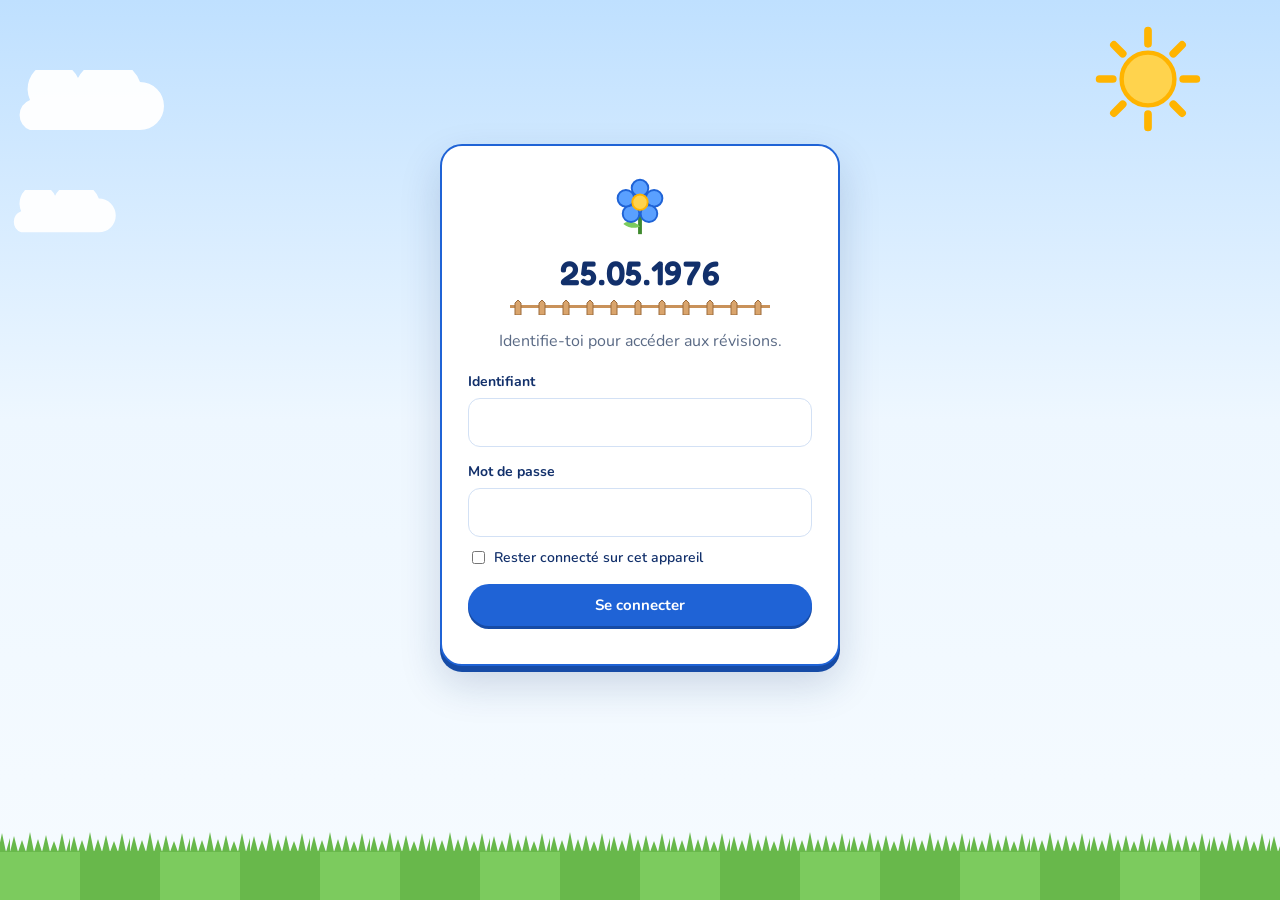
==== revisions.html @ dfa0b6c7 "Sticker « Nous y est » au début du QCM Co-Authored-By: Claude Opus 5.5 <noreply@anthropic.com> Claud" ====
<!DOCTYPE html>
<html lang="fr">
<head>
<meta charset="utf-8">
<meta http-equiv="Cache-Control" content="no-cache, no-store, must-revalidate">
<meta http-equiv="Pragma" content="no-cache">
<meta http-equiv="Expires" content="0">
<meta name="viewport" content="width=device-width, initial-scale=1">
<title>25.05.1976 — Révisions</title>
<script>try{var a=JSON.parse(localStorage.getItem("auth")||"null");if(!(a&&a.ok&&(a.rem||Date.now()-a.t<432e5)))location.replace("index.html"+location.hash)}catch(e){location.replace("index.html"+location.hash)}</script>
<link rel="preconnect" href="https://fonts.googleapis.com">
<link href="https://fonts.googleapis.com/css2?family=Fredoka:wght@500;600&family=Nunito:wght@400;600;700;800&family=Lora:ital@0;1&display=swap" rel="stylesheet">
<link rel="stylesheet" href="style.css?v=202611181559">
</head>
<body>
<svg width="0" height="0" style="position:absolute">
  <defs>
    <symbol id="sun" viewBox="0 0 100 100"><g stroke="#ffb400" stroke-width="7" stroke-linecap="round"><path d="M50 6v12M50 82v12M6 50h12M82 50h12M19 19l8 8M73 73l8 8M81 19l-8 8M27 73l-8 8"/></g><circle cx="50" cy="50" r="24" fill="#ffd34d" stroke="#ffb400" stroke-width="4"/></symbol>
    <symbol id="leaf" viewBox="0 0 100 100"><path d="M18 82C14 40 44 14 86 14c2 42-24 72-68 68z" fill="#7ccb5e" stroke="#3f8a2e" stroke-width="5" stroke-linejoin="round"/><path d="M22 78C40 58 56 44 74 28" stroke="#3f8a2e" stroke-width="5" fill="none" stroke-linecap="round"/></symbol>
    <symbol id="book" viewBox="0 0 100 100"><path d="M50 24C38 16 22 16 12 20v58c10-4 26-4 38 4 12-8 28-8 38-4V20c-10-4-26-4-38 4z" fill="#e6f0ff" stroke="#1f63d6" stroke-width="5" stroke-linejoin="round"/><path d="M50 24v58" stroke="#1f63d6" stroke-width="5"/></symbol>
    <symbol id="flower" viewBox="0 0 100 100"><path d="M50 60v34" stroke="#3f8a2e" stroke-width="6"/><path d="M50 82c-10-10-22-8-26-4 8 6 18 8 26 4z" fill="#7ccb5e"/><g fill="#5aa0ff" stroke="#1f63d6" stroke-width="3"><circle cx="50" cy="22" r="13"/><circle cx="72" cy="38" r="13"/><circle cx="64" cy="62" r="13"/><circle cx="36" cy="62" r="13"/><circle cx="28" cy="38" r="13"/></g><circle cx="50" cy="44" r="12" fill="#ffd34d" stroke="#ffb400" stroke-width="3"/></symbol>
    <symbol id="seed" viewBox="0 0 20 20"><ellipse cx="10" cy="11" rx="5.5" ry="7.5" fill="#c9925a" stroke="#9c6a3a" stroke-width="1.5" transform="rotate(20 10 11)"/><path d="M10 4c2-3 5-3 6-2-1 3-4 4-6 2z" fill="#7ccb5e"/></symbol>
  </defs>
</svg>

<header><div class="wrap">
  <div class="brand"><svg class="sunicon"><use href="#sun"/></svg><div><small>25.05.1976 · Philosophie</small>La nature et la justice</div></div>
  <nav id="nav">
    <a href="#accueil" data-v="accueil">Accueil</a>
    <a href="#qcm" data-v="qcm">QCM</a>
    <a href="#etudes" data-v="etudes">Études de texte</a>
    <a href="#trous" data-v="trous">Textes à trous</a>
    <a href="#jardin" data-v="jardin">Cartes mentales</a>
    <a href="#flash" data-v="flash">Flashcards</a>
    <a href="#mots" data-v="mots">Mots mêlés</a>
    <a href="#bac" data-v="bac">Sujets de bac</a>
    <a href="#direct" data-v="direct">Jouer entre amis</a>
    <a href="#mes-notes" data-v="mes-notes">Mes notes</a>
    <a href="#" class="out" onclick="logout();return false">Déconnexion</a>
  </nav>
</div></header>

<main class="wrap">

<section id="v-accueil">
  <div class="hero">
    <svg><use href="#flower"/></svg>
    <div><h1>Prêt pour samedi ?</h1><div class="rule"></div></div>
  </div>
  <p>Vérifie que tu maîtrises les notions de <b>nature</b> et de <b>justice</b> : un QCM à points négatifs qui mélange le cours et la vidéo des Bons Profs, puis quatre études de texte de dix questions, avec indices et correction notée.</p>
  <div class="card">
    <h3 style="margin-top:0">Ton prénom (ou pseudo)</h3>
    <p class="note" style="margin-top:0">Il apparaît dans le récapitulatif de tes notes envoyé à Kendji.</p>
    <div class="row"><input type="text" id="pseudo" maxlength="40" placeholder="Ex. : Léa, terminale 3" style="max-width:340px"><span id="pseudoOk" class="note"></span></div>
  </div>
  <div class="grid2">
    <a class="tile" href="#qcm"><svg class="ic"><use href="#sun"/></svg><b>QCM progressif — 43 questions</b><p class="mut" style="margin:6px 0 0">3 niveaux, de facile à difficile, nature et justice. +1 bonne réponse, −0,5 erreur, 0 si tu passes. Note sur 20.</p></a>
    <a class="tile" href="#etudes"><svg class="ic"><use href="#book"/></svg><b>4 études de texte</b><p class="mut" style="margin:6px 0 0">Pascal, Rousseau (×2), Montesquieu. 10 questions chacune, avec indices et reformulations.</p></a>
    <a class="tile" href="#trous"><svg class="ic"><use href="#seed"/></svg><b>7 textes à trous</b><p class="mut" style="margin:6px 0 0">Complète le cours avec la banque de mots. Points négatifs en cas d'erreur.</p></a>
    <a class="tile" href="#jardin"><svg class="ic"><use href="#flower"/></svg><b>Le jardin des idées</b><p class="mut" style="margin:6px 0 0">4 cartes mentales à faire fleurir, en jeu chronométré.</p></a>
    <a class="tile" href="#flash"><svg class="ic"><use href="#leaf"/></svg><b>30 flashcards</b><p class="mut" style="margin:6px 0 0">Définitions, auteurs et thèses à retourner, avec suivi de ce que tu connais.</p></a>
    <a class="tile" href="#mots"><svg class="ic"><use href="#seed"/></svg><b>Mots mêlés</b><p class="mut" style="margin:6px 0 0">14 mots cachés, chacun expliqué en lien avec la nature et la justice.</p></a>
    <a class="tile" href="#bac"><svg class="ic"><use href="#book"/></svg><b>Sujets de bac corrigés</b><p class="mut" style="margin:6px 0 0">3 sujets avec correction détaillée et moyens mnémotechniques.</p></a>
    <a class="tile" href="#direct"><svg class="ic"><use href="#sun"/></svg><b>Jouer entre amis</b><p class="mut" style="margin:6px 0 0">Invite tes amis par lien : quiz en coop ou en individuel, avec classement.</p></a>
  </div>
  <div class="card" id="saveInfo"></div>
</section>

<section id="v-qcm" class="hide">
  <h1>QCM : la nature et la justice</h1>
  <div class="rule"></div>
  <p class="mut">43 questions en 3 niveaux de difficulté : le cours sur la nature et la justice, et la vidéo des Bons Profs (marquée 📺). Chaque niveau se débloque quand le précédent est terminé. Barème : <b>+1</b> par bonne réponse, <b>−0,5</b> par erreur, <b>0</b> si tu choisis « Je ne sais pas ». Ton total est ramené sur 20.</p>
  <p class="note">La vidéo : <a href="https://www.youtube.com/watch?v=zZVCdOawe2E" target="_blank" rel="noopener">La nature — Philosophie — Terminale (Les Bons Profs)</a></p>
  <div class="scorebar"><div><span class="note">Note</span><div class="big" id="qScore">0 / 20</div></div><div class="bar"><i id="qBar"></i></div><div class="note" id="qProg"></div><button class="btn alt sm" id="qReset">Recommencer</button></div>
  <div id="qList"></div>
  <div id="qEnd" class="card hide"></div>
</section>

<section id="v-etudes" class="hide">
  <h1>Études de texte</h1>
  <div class="rule"></div>
  <p class="mut">Lis le texte, rédige tes réponses aux 10 questions, puis clique sur « Corriger ». Chaque question vaut 5 points, répartis entre les éléments attendus ; le total est ramené sur 20. Les indices ne retirent pas de points : sers-t'en.</p>
  <div class="grid2" id="eTiles"></div>
  <div id="eBody"></div>
</section>

<section id="v-trous" class="hide">
  <h1>Textes à trous</h1>
  <div class="rule"></div>
  <p class="mut">7 textes de cours à compléter avec la banque de mots. Attention aux pièges : <b>+1</b> par bonne réponse, <b>−0,5</b> par erreur, <b>0</b> si tu laisses vide. Note sur 20.</p>
  <div class="grid2" id="tTiles"></div>
  <div id="tBody"></div>
</section>

<section id="v-jardin" class="hide">
  <h1>Le jardin des idées</h1>
  <div class="rule"></div>
  <p class="mut">Complète les cartes mentales en plantant la bonne graine dans chaque bourgeon, avant le coucher du soleil. Une erreur te coûte une goutte d'eau et un demi-point.</p>
  <div class="grid2" id="jTiles"></div>
  <div id="jBody"></div>
</section>

<section id="v-flash" class="hide">
  <h1>Flashcards</h1>
  <div class="rule"></div>
  <p class="mut">30 cartes pour mémoriser définitions, auteurs et thèses. Touche une carte pour la retourner, puis indique si tu savais la réponse : les cartes « à revoir » reviennent jusqu'à ce que tu les connaisses.</p>
  <div id="fBody"></div>
</section>

<section id="v-mots" class="hide">
  <h1>Mots mêlés</h1>
  <div class="rule"></div>
  <p class="mut">Retrouve les 14 mots cachés. Pour chaque mot trouvé, une explication montre son lien avec la nature et la justice.</p>
  <div id="mBody"></div>
</section>

<section id="v-bac" class="hide">
  <h1>Sujets de bac corrigés</h1>
  <div class="rule"></div>
  <p class="mut">3 sujets type bac (2 dissertations, 1 explication de texte) avec une correction détaillée, puis des moyens mnémotechniques pour retenir les concepts.</p>
  <div id="bBody"></div>
</section>

<section id="v-direct" class="hide">
  <h1>Jouer entre amis</h1>
  <div class="rule"></div>
  <p class="mut">Crée un salon, invite tes amis avec un lien, et répondez ensemble aux questions, chacun sur son téléphone : en <b>coop</b> (une seule équipe) ou en <b>individuel</b> (avec classement).</p>
  <div id="lBody"></div>
</section>

<section id="v-mes-notes" class="hide">
  <h1>Mes notes</h1>
  <div class="rule"></div>
  <div id="myNotes"></div>
</section>


</main>
<script src="data.js?v=202611181559"></script>
<script src="data2.js?v=202611181559"></script>
<script src="data3.js?v=202611181559"></script>
<script src="app.js?v=202611181559"></script>
<script src="trous.js?v=202611181559"></script>
<script src="jardin.js?v=202611181559"></script>
<script src="live.js?v=202611181559"></script>
<script src="flash.js?v=202611181559"></script>
<script src="mots.js?v=202611181559"></script>
<script src="bac.js?v=202611181559"></script>
</body>
</html>
---- style.css ----
/* Thème « jardin » : ciel bleu, pelouse, clôture — 25.05.1976 */
:root{
  --sky1:#bfe0ff; --sky2:#eef7ff; --blue:#1f63d6; --blue-d:#164ba6; --blue-l:#e6f0ff; --navy:#12306b;
  --sun:#ffc634; --sun-l:#fff6d6; --grass1:#7ccb5e; --grass2:#68b84b; --grass-d:#3f8a2e; --wood:#c9925a; --wood-d:#9c6a3a;
  --ink:#1b2840; --mut:#5a6a85; --line:#d3e1f5; --ok:#2e8a3e; --ok-l:#e5f6e7; --ko:#c43d3d; --ko-l:#fdeaea;
}
*{box-sizing:border-box}
html,body{margin:0}
body{min-height:100vh;color:var(--ink);font:16px/1.55 "Nunito",system-ui,sans-serif;
  background:linear-gradient(180deg,var(--sky1) 0,var(--sky2) 420px,#f6fbff 100%) fixed;padding-bottom:90px;position:relative}
/* pelouse en bas de page */
body::after{content:"";position:fixed;left:0;right:0;bottom:0;height:70px;z-index:0;pointer-events:none;
  background:
   url("data:image/svg+xml,%3Csvg xmlns='http://www.w3.org/2000/svg' width='60' height='22' viewBox='0 0 60 22'%3E%3Cpath d='M0 22 L4 6 L8 22 L12 10 L16 22 L20 2 L24 22 L28 9 L32 22 L36 5 L40 22 L44 11 L48 22 L52 3 L56 22 L60 8 L60 22Z' fill='%2368b84b'/%3E%3C/svg%3E") repeat-x top/60px 22px,
   repeating-linear-gradient(90deg,var(--grass1) 0 80px,var(--grass2) 80px 160px) 0 21px/100% 100% no-repeat}
.wrap{max-width:900px;margin:0 auto;padding:0 18px;position:relative;z-index:1}
h1,h2,h3{font-family:"Fredoka","Nunito",sans-serif;color:var(--navy);line-height:1.2;font-weight:600}
h1{font-size:32px;margin:26px 0 4px}
h2{font-size:24px;margin:24px 0 8px}
h3{font-size:19px;margin:16px 0 6px}
.mut{color:var(--mut)} .note{font-size:14px;color:var(--mut)}
.hide{display:none!important}

/* en-tête */
header{background:linear-gradient(180deg,var(--blue) 0,var(--blue-d) 100%);color:#fff;position:relative;z-index:2;box-shadow:0 4px 0 var(--grass-d)}
header::after{content:"";position:absolute;left:0;right:0;bottom:-14px;height:14px;
  background:url("data:image/svg+xml,%3Csvg xmlns='http://www.w3.org/2000/svg' width='40' height='14'%3E%3Cpath d='M0 0 H40 V2 L36 12 L32 2 L28 14 L24 2 L20 10 L16 2 L12 13 L8 2 L4 11 L0 2Z' fill='%2368b84b'/%3E%3C/svg%3E") repeat-x;}
header .wrap{display:flex;align-items:center;justify-content:space-between;gap:12px;padding-top:12px;padding-bottom:12px;flex-wrap:wrap}
.brand{display:flex;align-items:center;gap:10px;font-family:"Fredoka",sans-serif;font-weight:600;font-size:21px}
.brand small{display:block;font:600 11.5px "Nunito";letter-spacing:.1em;text-transform:uppercase;color:var(--sun)}
.sunicon{width:38px;height:38px;flex:none}
nav{display:flex;gap:4px;flex-wrap:wrap}
nav a{color:#fff;text-decoration:none;padding:7px 13px;border-radius:99px;font-weight:700;font-size:14px;opacity:.9}
nav a:hover{background:rgba(255,255,255,.15);opacity:1}
nav a.on{background:#fff;color:var(--blue-d);opacity:1}
nav a.out{border:1.5px solid rgba(255,255,255,.5)}

/* clôture sous les titres */
.rule{height:16px;margin:4px 0 16px;background:url("data:image/svg+xml,%3Csvg xmlns='http://www.w3.org/2000/svg' width='24' height='16'%3E%3Crect x='0' y='6' width='24' height='3' fill='%23c9925a'/%3E%3Cpath d='M5 16 V4 L8 1 L11 4 V16Z' fill='%23d9a46c' stroke='%239c6a3a' stroke-width='1'/%3E%3C/svg%3E") repeat-x;max-width:260px}

.card{background:#fff;border:1px solid var(--line);border-radius:16px;padding:18px;margin:14px 0;box-shadow:0 3px 0 rgba(31,99,214,.08)}
.badge{display:inline-flex;align-items:center;justify-content:center;width:30px;height:30px;border-radius:50%;background:var(--blue);color:#fff;font:700 14px "Nunito";margin-right:10px;flex:none;box-shadow:0 2px 0 var(--blue-d)}
.qhead{display:flex;align-items:flex-start;gap:2px;font-weight:700}
.tag{display:inline-block;font-size:11.5px;font-weight:700;padding:1px 8px;border-radius:99px;background:var(--sun-l);color:#8a6100;border:1px solid #f1d27a;margin-left:6px;vertical-align:2px}
.opts{display:grid;gap:8px;margin-top:12px}
.opt{text-align:left;border:1.5px solid var(--line);background:#fbfdff;border-radius:12px;padding:11px 13px;font:inherit;cursor:pointer;color:var(--ink);transition:.12s}
.opt:hover:not(:disabled){border-color:var(--blue);background:var(--blue-l);transform:translateY(-1px)}
.opt.ok{border-color:var(--ok);background:var(--ok-l)}
.opt.ko{border-color:var(--ko);background:var(--ko-l)}
.opt.skip{color:var(--mut);font-style:italic}
.opt:disabled{cursor:default}
.expl{margin-top:10px;padding:10px 13px;border-left:4px solid var(--sun);background:var(--sun-l);border-radius:0 10px 10px 0;font-size:14.5px}
.btn{display:inline-block;border:none;background:var(--blue);color:#fff;border-radius:99px;padding:11px 20px;font:700 15px "Nunito";cursor:pointer;text-decoration:none;box-shadow:0 3px 0 var(--blue-d);transition:.12s}
.btn:hover{transform:translateY(-1px)} .btn:active{transform:translateY(2px);box-shadow:0 1px 0 var(--blue-d)}
.btn.alt{background:#fff;color:var(--blue-d);border:1.5px solid var(--blue);box-shadow:0 3px 0 var(--line)}
.btn.sm{padding:7px 13px;font-size:13.5px}
.btn.green{background:var(--grass-d);box-shadow:0 3px 0 #2b6420}
.row{display:flex;gap:10px;flex-wrap:wrap;align-items:center}
.scorebar{position:sticky;top:8px;z-index:5;background:#fff;border:2px solid var(--blue);border-radius:16px;padding:10px 16px;margin-top:14px;display:flex;justify-content:space-between;align-items:center;gap:10px;flex-wrap:wrap;box-shadow:0 4px 0 var(--blue-l)}
.big{font:600 24px "Fredoka",sans-serif;color:var(--navy)}
.bar{height:8px;background:var(--blue-l);border-radius:99px;overflow:hidden;min-width:140px;flex:1;max-width:260px}
.bar i{display:block;height:100%;background:linear-gradient(90deg,var(--grass1),var(--grass-d));width:0;transition:width .3s}
input[type=text],input[type=password],textarea{width:100%;border:1.5px solid var(--line);border-radius:12px;padding:11px 13px;font:inherit;background:#fff;color:var(--ink)}
textarea{min-height:110px;resize:vertical}
input:focus,textarea:focus{outline:3px solid var(--blue-l);border-color:var(--blue)}
.texte{font-family:"Lora",Georgia,serif;font-size:17px;line-height:1.75;background:#fffdf6;border:1px solid #eadfbf;border-left:5px solid var(--wood);border-radius:0 16px 16px 0;padding:18px 22px;white-space:pre-line}
.src{font-size:13.5px;color:var(--mut);margin-top:6px;font-style:italic}
.help{margin-top:8px;padding:9px 13px;background:var(--blue-l);border-radius:10px;font-size:14.5px}
.elts{list-style:none;padding:0;margin:8px 0 0}
.elts li{padding:3px 0;font-size:14.5px}
.elts .y{color:var(--ok)} .elts .n{color:var(--ko)}
.model{margin-top:8px;padding:10px 13px;border-left:4px solid var(--sun);background:var(--sun-l);border-radius:0 10px 10px 0;font-size:14.5px}
.grid2{display:grid;grid-template-columns:repeat(auto-fit,minmax(250px,1fr));gap:14px}
.tile{background:#fff;border:1.5px solid var(--line);border-radius:16px;padding:16px 16px 16px 66px;cursor:pointer;text-decoration:none;color:inherit;display:block;position:relative;transition:.12s;box-shadow:0 3px 0 rgba(31,99,214,.08)}
.tile:hover{border-color:var(--blue);transform:translateY(-2px)}
.tile b{font-family:"Fredoka",sans-serif;font-weight:600;color:var(--navy);font-size:18px}
.tile .ic{position:absolute;left:14px;top:16px;width:38px;height:38px}
table{width:100%;border-collapse:collapse;font-size:14px;background:#fff}
th,td{border-bottom:1px solid var(--line);padding:8px;text-align:left;vertical-align:top}
th{color:var(--blue-d);font-weight:800;font-size:12.5px;text-transform:uppercase;letter-spacing:.04em}
.code{font-family:ui-monospace,Menlo,monospace;font-size:12.5px;word-break:break-all;background:var(--blue-l);border-radius:10px;padding:8px 10px}
.pill{display:inline-block;padding:2px 10px;border-radius:99px;font-size:12.5px;font-weight:700;background:var(--ok-l);color:var(--ok)}
.hero{display:flex;gap:18px;align-items:center}
.hero svg{flex:none;width:110px;height:110px}

/* page de connexion */
.login-page{display:flex;align-items:center;justify-content:center;min-height:calc(100vh - 90px);padding:20px}
.login-card{width:100%;max-width:400px;background:#fff;border-radius:22px;padding:28px 26px;border:2px solid var(--blue);box-shadow:0 6px 0 var(--blue-d),0 18px 40px rgba(18,48,107,.18);position:relative;z-index:1}
.login-card .title{font:600 34px "Fredoka",sans-serif;color:var(--navy);text-align:center;margin:6px 0 0;letter-spacing:.02em}
.login-card label{font-weight:700;font-size:14px;color:var(--navy)}
.floatsun{position:fixed;top:24px;right:6%;width:110px;height:110px;z-index:0;animation:spin 40s linear infinite}
.cloud{position:fixed;z-index:0;opacity:.95}
@keyframes spin{to{transform:rotate(360deg)}}
@keyframes drift{from{transform:translateX(-10vw)}to{transform:translateX(110vw)}}
@media (max-width:560px){h1{font-size:26px}.texte{font-size:16px;padding:14px}.hero svg{width:70px;height:70px}.floatsun{width:70px;height:70px}.tile{padding-left:60px}}

/* ===== Textes à trous ===== */
.bank{display:flex;flex-wrap:wrap;gap:6px}
.chip{background:var(--blue-l);color:var(--blue-d);border-radius:99px;padding:3px 11px;font-size:14px;font-weight:700}
.texte.trou{line-height:2.3}
select.hole,select.sel{font:inherit;font-size:15px;border:1.5px dashed var(--blue);border-radius:10px;padding:3px 6px;background:#fff;color:var(--blue-d);max-width:100%}
select.sel{width:100%;border-style:solid;margin:4px 0 8px;padding:9px}
select.hole.ok{border:2px solid var(--ok);background:var(--ok-l);color:var(--ok)}
select.hole.ko{border:2px solid var(--ko);background:var(--ko-l);color:var(--ko);text-decoration:line-through}
select.hole.empty{border:2px solid #b9c3d6;background:#f2f4f8}
.fix{display:inline-block;margin:0 4px;padding:0 8px;border-radius:8px;background:var(--ok-l);color:var(--ok);font-weight:700;font-family:"Nunito",sans-serif;font-size:14px}

/* ===== Le jardin des idées ===== */
.game{position:relative;border-radius:22px;overflow:hidden;overflow:clip;border:2px solid var(--grass-d);padding:0 14px 0;--dusk:0;
  background:linear-gradient(180deg,hsl(212,90%,calc(82% - var(--dusk)*30%)) 0,hsl(200,80%,calc(93% - var(--dusk)*20%)) 170px,#e9f7df 170px,#dff2d0 100%)}
.game::before{content:"";position:absolute;inset:0;background:rgba(255,120,40,calc(var(--dusk)*.25));pointer-events:none;z-index:3;transition:background 1s}
.sky{position:relative;height:70px}
.track{position:absolute;left:30px;right:70px;top:6px;height:60px}
.gsun{position:absolute;width:46px;height:46px;transform:translate(-50%,0);transition:left 1s linear,top 1s linear}
.gsun svg{width:100%;height:100%;animation:spin 18s linear infinite}
.cl{position:absolute;background:#fff;border-radius:40px;height:22px;opacity:.9}
.cl::before,.cl::after{content:"";position:absolute;background:#fff;border-radius:50%}
.cl::before{width:28px;height:28px;top:-14px;left:12px}.cl::after{width:20px;height:20px;top:-9px;left:34px}
.c1{width:80px;top:30px;animation:drift 50s linear infinite}.c2{width:60px;top:12px;animation:drift 70s linear infinite;animation-delay:-30s}
.hud{display:flex;justify-content:space-between;align-items:flex-end;gap:10px;background:rgba(255,255,255,.85);border-radius:14px;padding:6px 14px;position:relative;z-index:2;flex-wrap:wrap}
.hud .big{font-size:22px}.hurry{color:var(--ko);animation:pulse .6s infinite alternate}
@keyframes pulse{to{transform:scale(1.15)}}
.lives{display:flex;gap:3px}.lv svg{width:20px;height:25px;display:block}
.lv.lost{opacity:.18;filter:grayscale(1)}.lv.falling{animation:fall .45s ease-in forwards}
@keyframes fall{to{transform:translateY(30px) scale(.4);opacity:0}}
.center{display:flex;justify-content:center;margin:14px 0 4px;position:relative;z-index:1}
.core{display:flex;align-items:center;gap:8px;background:#fff;border:3px solid var(--blue);border-radius:99px;padding:6px 18px 6px 8px;font:600 18px "Fredoka",sans-serif;color:var(--navy);box-shadow:0 4px 0 var(--blue-d);animation:breathe 3s ease-in-out infinite}
.core svg{width:44px;height:44px}
@keyframes breathe{50%{transform:scale(1.04)}}
.beds{display:grid;grid-template-columns:repeat(auto-fit,minmax(185px,1fr));gap:12px;position:relative;z-index:1;margin-top:10px}
.beds::before{content:"";position:absolute;left:50%;top:-14px;width:3px;height:14px;background:var(--grass-d)}
.bed{background:linear-gradient(180deg,#8d5a33 0,#7a4b29 100%);border-radius:16px;padding:8px 8px 10px;box-shadow:inset 0 4px 0 rgba(0,0,0,.12),0 3px 0 #5d3a1f;animation:rise .5s both;animation-delay:var(--d)}
@keyframes rise{from{transform:translateY(20px);opacity:0}}
.sign{background:#e9c08f;border:2px solid #9c6a3a;border-radius:8px;text-align:center;font:600 15px "Fredoka",sans-serif;color:#5d3a1f;padding:4px;margin:0 6px 8px;box-shadow:0 2px 0 #9c6a3a}
.leaf{display:flex;align-items:center;gap:8px;background:#f4fbef;border-radius:12px;padding:5px 8px;margin-top:6px;position:relative;border:2px solid transparent;transition:.15s}
.leaf.blank{cursor:pointer;background:#fff;border:2px dashed #9bd77e}
.leaf.blank:hover,.leaf.sel{border:2px solid var(--blue);background:var(--blue-l)}
.pot{width:44px;height:44px;flex:none;position:relative}
.pot svg{width:100%;height:100%}
.bud{animation:sway 2.4s ease-in-out infinite;transform-origin:50% 100%}
.flower{transform-origin:50% 100%;animation:sway 3s ease-in-out infinite}
.bloom .flower{animation:grow .7s cubic-bezier(.2,1.6,.4,1) both,sway 3s ease-in-out .7s infinite}
.bloom .flower .petals{transform-origin:30px 22px;animation:open .8s ease-out both}
@keyframes sway{50%{transform:rotate(4deg)}}
@keyframes grow{from{transform:scale(0) rotate(-30deg)}}
@keyframes open{from{transform:scale(.2) rotate(-90deg)}}
.petal{position:absolute;left:50%;top:40%;width:8px;height:8px;border-radius:50% 0;animation:burst .9s ease-out forwards}
@keyframes burst{to{transform:rotate(var(--a)) translateY(-38px) rotate(90deg);opacity:0}}
.lt{display:flex;flex-direction:column;line-height:1.25;min-width:0}
.am{font-size:12px;font-weight:800;color:var(--grass-d);text-transform:uppercase;letter-spacing:.03em}
.an{font-size:14.5px;font-weight:700;color:var(--ink)}
.leaf.blank .an{color:#9aa8bd}
.leaf.wilt{background:#f3ebe1;border-color:#c9a27a}.leaf.wilt .an{color:#8a5a2b}.leaf.wilt .bud{filter:sepia(1) saturate(.6);transform:rotate(25deg)}
.shake{animation:shake .45s}
@keyframes shake{20%,60%{transform:translateX(-6px)}40%,80%{transform:translateX(6px)}}
.floaty{position:absolute;right:10px;top:-4px;font:700 18px "Fredoka";animation:up 1.1s ease-out forwards;pointer-events:none}
.floaty.plus{color:var(--ok)}.floaty.minus{color:var(--ko)}
@keyframes up{to{transform:translateY(-34px);opacity:0}}
.seedbar{position:sticky;bottom:72px;z-index:4;margin:14px -14px 0;padding:10px 14px 12px;background:rgba(255,255,255,.95);border-top:3px solid var(--grass-d);backdrop-filter:blur(4px)}
.seeds{display:flex;flex-wrap:wrap;gap:7px;margin-top:6px}
.seed{display:inline-flex;align-items:center;gap:5px;border:2px solid #c9925a;background:#fff8ee;color:#5d3a1f;border-radius:99px;padding:6px 12px 6px 8px;font:700 14px "Nunito";cursor:pointer;transition:.15s;box-shadow:0 2px 0 #c9925a}
.seed svg{width:16px;height:16px}
.seed:hover{transform:translateY(-2px)}
.seed.sel{background:var(--blue);color:#fff;border-color:var(--blue-d);transform:translateY(-4px) scale(1.05);box-shadow:0 4px 0 var(--blue-d)}
.seed.gone{animation:plant .35s forwards}
@keyframes plant{to{transform:translateY(-20px) scale(0);opacity:0}}
.overlay{position:absolute;inset:0;z-index:6;background:rgba(18,48,107,.35);display:flex;align-items:center;justify-content:center;padding:16px;backdrop-filter:blur(2px)}
.ocard{background:#fff;border-radius:20px;padding:20px;max-width:440px;width:100%;text-align:center;border:2px solid var(--blue);box-shadow:0 6px 0 var(--blue-d);animation:rise .4s both;max-height:100%;overflow:auto}
.ocard .oicon{width:70px;height:70px}
.rules{text-align:left;list-style:none;padding:0;margin:8px 0 14px}.rules li{padding:3px 0}
.trophy{font-size:56px;animation:grow .6s cubic-bezier(.2,1.6,.4,1) both}
.won .leaf .flower{animation:dance .6s ease-in-out infinite alternate}
@keyframes dance{from{transform:rotate(-8deg)}to{transform:rotate(8deg) scale(1.08)}}
.flyer{position:absolute;left:-50px;top:var(--y);z-index:5;width:40px;animation:flyx var(--d) linear var(--dl) infinite}
.flyer .fly{width:40px;animation:bob 1s ease-in-out infinite}
.fly .wing{transform-origin:20px 15px;animation:flap .25s ease-in-out infinite alternate}
@keyframes flyx{to{transform:translateX(calc(100vw + 100px))}}
@keyframes bob{50%{transform:translateY(-14px)}}
@keyframes flap{to{transform:scaleX(.3)}}
.lost .bed{filter:saturate(.5)}

/* ===== Jeu en direct ===== */
.stage{background:#fff;border:2px solid var(--blue);border-radius:20px;padding:20px;margin:14px 0;box-shadow:0 5px 0 var(--blue-d);position:relative;overflow:hidden;text-align:left}
.pstage{text-align:center}
.bigcode{font:600 64px "Fredoka",sans-serif;color:var(--navy);letter-spacing:.08em;text-align:center;margin:10px 0;background:var(--blue-l);border-radius:16px;padding:4px}
.stage>p{text-align:center}
.plist{display:flex;flex-wrap:wrap;gap:8px;justify-content:center;min-height:40px}
.pchip{background:var(--grass1);color:#fff;font-weight:800;border-radius:99px;padding:6px 14px;animation:grow .4s cubic-bezier(.2,1.6,.4,1) both;box-shadow:0 3px 0 var(--grass-d)}
.qbig{font-size:28px;text-align:center;margin:14px 0}
.qmid{font-size:20px;margin:10px 0}
.timer{position:relative;height:14px;background:var(--blue-l);border-radius:99px;overflow:hidden;margin:8px 0 14px}
.timer i{display:block;height:100%;background:linear-gradient(90deg,var(--sun),#ff9a3c);border-radius:99px;width:100%}
.timer span{position:absolute;right:8px;top:-3px;font:700 14px "Fredoka"}
.answers{display:grid;grid-template-columns:1fr 1fr;gap:10px}
.ans{background:var(--c);color:#fff;border:none;border-radius:14px;padding:16px 14px;font:700 17px "Nunito";text-align:left;display:flex;align-items:center;gap:10px;box-shadow:0 4px 0 rgba(0,0,0,.25);min-height:70px}
button.ans{cursor:pointer}button.ans:active{transform:translateY(3px);box-shadow:0 1px 0 rgba(0,0,0,.25)}
.ans .sh{font-size:24px;flex:none}
.answers.pl .ans{min-height:90px;font-size:16px}
.bars{display:flex;justify-content:center;align-items:flex-end;gap:18px;height:170px;margin:10px 0}
.bcol{display:flex;flex-direction:column;align-items:center;gap:4px}
.bv{width:64px;background:var(--c);border-radius:10px 10px 0 0;color:#fff;font:700 18px "Fredoka";display:flex;justify-content:center;padding-top:4px;animation:growup .6s ease-out both}
@keyframes growup{from{height:0!important}}
.bcol.dim{opacity:.35}.bl{font-weight:800}
.lboard{display:grid;gap:6px}
.lrow{display:flex;align-items:center;gap:10px;background:var(--blue-l);border-radius:12px;padding:8px 12px;animation:rise .4s both;animation-delay:calc(var(--i)*.08s)}
.lrow .rk{width:28px;height:28px;border-radius:50%;background:var(--blue);color:#fff;display:flex;align-items:center;justify-content:center;font-weight:800;flex:none}
.lrow .nm{flex:1;font-weight:700;text-align:left}.lrow .sc{font:600 18px "Fredoka";color:var(--navy)}
.podium{display:flex;justify-content:center;align-items:flex-end;gap:10px;margin:10px 0 20px}
.pod{width:120px;text-align:center;animation:rise .6s both}
.pod .pb{background:var(--blue);color:#fff;font:600 32px "Fredoka";border-radius:12px 12px 0 0;display:flex;align-items:flex-start;justify-content:center;padding-top:6px}
.p1 .pb{height:130px;background:linear-gradient(180deg,#ffd34d,#e5a300)}.p2 .pb{height:95px;background:linear-gradient(180deg,#cfd8e6,#9aa8bd)}.p3 .pb{height:70px;background:linear-gradient(180deg,#e7b07a,#b8763a)}
.p1{animation-delay:.6s}.p2{animation-delay:.3s}
.pn{font-weight:800;margin-bottom:2px;word-break:break-word}.ps{font-size:13px;color:var(--mut);margin-bottom:4px}
.pod.empty{visibility:hidden}
.bigemoji{font-size:64px;line-height:1.2}
.pop{animation:grow .6s cubic-bezier(.2,1.6,.4,1) both}.spin{display:inline-block;animation:spin 2s linear infinite}
.res.good{background:linear-gradient(180deg,#e5f6e7,#fff)}.res.bad{background:linear-gradient(180deg,#fdeaea,#fff)}
.gain{font:600 44px "Fredoka";color:var(--navy)}
.res.good .gain{color:var(--ok)}.res.bad .gain{color:var(--ko)}
.conf{position:absolute;top:-10px;width:9px;height:14px;border-radius:2px;animation:conf 2.6s ease-in forwards;z-index:5}
@keyframes conf{to{transform:translate(var(--x),520px) rotate(720deg);opacity:.2}}
@media (max-width:560px){.answers{grid-template-columns:1fr}.bigcode{font-size:44px}.qbig{font-size:21px}.bv{width:44px}.pod{width:90px}.beds{grid-template-columns:1fr}}
.leaf{scroll-margin-bottom:260px;scroll-margin-top:20px}

/* ===== Salon entre amis ===== */
.invite{background:var(--sun-l);border:1.5px dashed #e5b84a;border-radius:14px;padding:12px}
.modes{display:grid;grid-template-columns:1fr 1fr;gap:10px}
.mode{display:flex;flex-direction:column;align-items:center;gap:2px;text-align:center;background:#fff;border:2px solid var(--line);border-radius:16px;padding:14px 10px;font:inherit;color:var(--ink);cursor:pointer;transition:.15s}
.mode .mi{font-size:34px}.mode b{font:600 19px "Fredoka",sans-serif;color:var(--navy)}.mode span:last-child{font-size:13px;color:var(--mut)}
.mode.on{border-color:var(--blue);background:var(--blue-l);box-shadow:0 4px 0 var(--blue);transform:translateY(-2px)}
.mode:disabled{cursor:default}.mode:disabled:not(.on){opacity:.55}
.hearts{letter-spacing:2px}.heart{color:#e2453c;font-size:18px;display:inline-block}.heart.lost{color:#cfd6e2}
.ans .at{flex:1}.ans .vt{font-size:13px;letter-spacing:-2px}
.ans.picked{outline:4px solid #fff;box-shadow:0 0 0 7px var(--c),0 4px 0 rgba(0,0,0,.25);transform:scale(1.02)}
.ans.faded{opacity:.35}
button.ans:disabled{cursor:default}
@media (max-width:560px){.modes{grid-template-columns:1fr}}
@media (max-width:700px){nav{flex-wrap:nowrap;overflow-x:auto;width:100%;padding-bottom:4px;scrollbar-width:none}nav a{white-space:nowrap}}

/* ===== QCM progressif ===== */
.lvl{position:relative;margin-top:18px}
.lvlh{display:flex;align-items:center;gap:12px;background:linear-gradient(90deg,var(--blue),var(--blue-d));color:#fff;border-radius:16px;padding:10px 16px;box-shadow:0 3px 0 var(--navy)}
.lvlh b{font:600 19px "Fredoka",sans-serif}.lvlh .note{color:#dbe8ff}.lvi{font-size:30px}
.lvl .lock{display:none}
.lvl.locked .lock{display:block;position:sticky;top:90px;z-index:4;margin:12px auto;max-width:420px;text-align:center;background:#fff;border:2px dashed var(--blue);border-radius:14px;padding:12px;font-weight:800;color:var(--blue-d)}
.lvl.locked>.card{filter:blur(5px) grayscale(.6);pointer-events:none;user-select:none;opacity:.6}
.lvl.unlocked .lvlh{animation:grow .6s cubic-bezier(.2,1.6,.4,1)}

/* ===== Flashcards ===== */
.seg{display:inline-flex;flex-wrap:wrap;gap:4px;background:#fff;border:1.5px solid var(--line);border-radius:99px;padding:4px}
.seg button{border:none;background:none;border-radius:99px;padding:6px 12px;font:700 13.5px "Nunito";color:var(--mut);cursor:pointer}
.seg button.on{background:var(--blue);color:#fff}
.flip{perspective:1200px;height:280px;max-width:560px;margin:0 auto;cursor:pointer;position:relative;outline:none}
.flip .face{position:absolute;inset:0;border-radius:22px;backface-visibility:hidden;-webkit-backface-visibility:hidden;display:flex;flex-direction:column;align-items:center;justify-content:center;padding:24px;text-align:center;transition:transform .55s cubic-bezier(.3,1.3,.5,1);border:2px solid var(--blue);box-shadow:0 6px 0 var(--blue-d)}
.flip .front{background:#fff}.flip .back{background:var(--blue-l);transform:rotateY(180deg)}
.flip .front.nature{border-color:var(--grass-d);box-shadow:0 6px 0 #2b6420}.flip .back.nature{background:#eef9e8;border-color:var(--grass-d);box-shadow:0 6px 0 #2b6420}
.flip.on .front{transform:rotateY(-180deg)}.flip.on .back{transform:rotateY(0)}
.fq{font:600 26px "Fredoka",sans-serif;color:var(--navy);margin-bottom:12px}
.fa{font-size:18px;line-height:1.55}
.flip.yes .face{animation:outR .28s forwards}.flip.no .face{animation:outL .28s forwards}
@keyframes outR{to{transform:translateX(120px) rotate(12deg);opacity:0}}@keyframes outL{to{transform:translateX(-120px) rotate(-12deg);opacity:0}}
.btn:disabled{opacity:.4;cursor:default;transform:none}

/* ===== Mots mêlés ===== */
.mmwrap{display:grid;grid-template-columns:minmax(0,1fr) 220px;gap:16px;align-items:start;margin:12px 0}
.mm{display:grid;grid-template-columns:repeat(var(--n),1fr);gap:3px;background:#fff;border:2px solid var(--blue);border-radius:16px;padding:8px;touch-action:none;user-select:none;-webkit-user-select:none;max-width:560px;width:100%}
.mc{aspect-ratio:1;display:flex;align-items:center;justify-content:center;font:600 clamp(13px,2.6vw,19px) "Fredoka",sans-serif;color:var(--navy);border-radius:8px;cursor:pointer;transition:background .1s}
.mc.hl,.mc.start{background:var(--sun);color:#5d3a1f}
.mc.found{background:hsl(var(--h),75%,80%);color:hsl(var(--h),60%,25%);animation:grow .4s both}
.mc.miss{background:var(--ko-l)}
.mlist{display:flex;flex-direction:column;gap:4px}
.mw{display:flex;align-items:center;gap:8px;font-weight:700;padding:4px 10px;border-radius:10px;background:#fff;border:1px solid var(--line)}
.mw.done{text-decoration:line-through;color:var(--mut);background:var(--ok-l)}
.mth{display:inline-block;width:10px;height:10px;border-radius:50%;flex:none}.mth.n{background:var(--grass1)}.mth.j{background:var(--blue)}.mth.b{background:linear-gradient(90deg,var(--grass1) 50%,var(--blue) 50%)}
.mexp{background:#fff;border-left:5px solid hsl(var(--h),70%,55%);border-radius:0 14px 14px 0;padding:10px 14px;margin:8px 0;animation:rise .4s both;box-shadow:0 2px 0 var(--line)}
.mexp p{margin:4px 0 0}
@media (max-width:700px){.mmwrap{grid-template-columns:1fr}.mlist{flex-direction:row;flex-wrap:wrap}}

/* ===== Sujets de bac ===== */
.acc{background:#fff;border:1.5px solid var(--line);border-radius:14px;margin:10px 0;overflow:hidden}
.acc summary{cursor:pointer;padding:12px 16px;font:600 17px "Fredoka",sans-serif;color:var(--navy);list-style:none;display:flex;justify-content:space-between}
.acc summary::after{content:"▾";transition:.2s}.acc[open] summary::after{transform:rotate(180deg)}
.acc[open] summary{background:var(--blue-l)}
.accb{padding:4px 18px 12px}.accb li{margin:5px 0}.accb h4{font-family:"Fredoka",sans-serif;color:var(--blue-d);margin:14px 0 4px}
.mngrid{display:grid;grid-template-columns:repeat(auto-fit,minmax(260px,1fr));gap:12px}
.mn{background:#fff;border-radius:16px;padding:14px 16px;border-top:5px solid var(--blue);box-shadow:0 3px 0 var(--line);animation:rise .4s both}
.mn.nature{border-top-color:var(--grass-d)}
.mn b{font:600 17px "Fredoka",sans-serif;color:var(--navy)}.mn p{margin:6px 0 0}

/* ===== Parcours verrouillé ===== */
.gated>*:not(h1):not(.rule):not(.gatebox){display:none!important}
.lockcard{background:#fff;border:2px dashed var(--blue);border-radius:20px;padding:24px;text-align:center;max-width:560px;margin:10px auto;box-shadow:0 4px 0 var(--blue-l)}
.lockcard h2{margin:4px 0}
.steps{display:flex;justify-content:center;gap:6px;flex-wrap:wrap;margin:12px 0}
.steps span{padding:5px 12px;border-radius:99px;background:#eef2f8;color:var(--mut);font-weight:800;font-size:13.5px}
.steps span.done{background:var(--ok-l);color:var(--ok)}.steps span.done::before{content:"✓ "}
.steps span.cur{background:var(--blue);color:#fff}
.gatemsg{background:var(--ko-l);border:2px solid #f0b4b4;border-radius:14px;padding:12px 14px;margin-bottom:12px;color:#7a2222}
.gatemsg.ok{background:var(--ok-l);border-color:#9fd6a7;color:#1d5a28;animation:grow .5s cubic-bezier(.2,1.6,.4,1)}
.gatemsg .btn{margin-left:6px}
.tile.tlock{opacity:.6}.tile.tlock b::before{content:"🔒 "}

/* ===== Moyenne et envoi par mail ===== */
.avgline{background:var(--blue-l);border-radius:12px;padding:10px 14px;margin:8px 0}
.mailst{border-radius:12px;padding:10px 14px;margin:8px 0;background:#f3f6fb;font-weight:700}
.mailst.ok{background:var(--ok-l);color:var(--ok)}
.mailst.warn{background:var(--sun-l);color:#7a5600}
.mailst input{max-width:200px;padding:6px 10px;margin:4px 0}
.avgcard{display:flex;gap:20px;align-items:center;flex-wrap:wrap;border:2px solid var(--blue)}
.avgcard .big small{font-size:18px;color:var(--mut)}
.avgmods{display:grid;grid-template-columns:repeat(auto-fit,minmax(130px,1fr));gap:8px;flex:1}
.avgmods>div{background:var(--blue-l);border-radius:12px;padding:8px 12px;display:flex;flex-direction:column}
.avgmods b{font:600 20px "Fredoka",sans-serif;color:var(--navy)}

/* ===== GIFs de Pépin dans le QCM ===== */
.expl.withgif{display:flex;gap:14px;align-items:center}
.reac{width:150px;height:auto;border-radius:12px;flex:none;border:3px solid #fff;box-shadow:0 2px 6px rgba(0,0,0,.15);animation:grow .4s cubic-bezier(.2,1.6,.4,1)}
.reac.good{border-color:var(--ok)}.reac.bad{border-color:#e5a300}
@media (max-width:560px){.expl.withgif{flex-direction:column;align-items:flex-start}.reac{width:180px}}

/* ===== Réaction de Pépin en fin de module ===== */
.pepin{display:flex;align-items:center;gap:6px;margin:0 0 12px;flex-wrap:wrap}
.pepin img{width:150px;height:auto;border-radius:16px;border:3px solid #fff;box-shadow:0 3px 8px rgba(0,0,0,.15);animation:grow .5s cubic-bezier(.2,1.6,.4,1) both}
.bulle{position:relative;background:#fff;border:3px solid var(--navy);border-radius:22px;padding:12px 18px;font:600 22px "Fredoka",sans-serif;color:var(--navy);box-shadow:0 4px 0 var(--navy);margin-left:14px;max-width:320px;animation:grow .4s .15s cubic-bezier(.2,1.6,.4,1) both}
.bulle::before{content:"";position:absolute;left:-18px;top:50%;margin-top:-10px;border:10px solid transparent;border-right:16px solid var(--navy)}
.bulle::after{content:"";position:absolute;left:-11px;top:50%;margin-top:-7px;border:7px solid transparent;border-right:12px solid #fff}
.bulle span{display:inline-block;opacity:0;animation:pop .25s forwards}
@keyframes pop{0%{opacity:0;transform:translateY(6px) scale(.5)}100%{opacity:1;transform:none}}
.pepin.low .bulle{border-color:#7a5600;color:#7a5600;box-shadow:0 4px 0 #7a5600}.pepin.low .bulle::before{border-right-color:#7a5600}
.pepin.top .bulle{background:linear-gradient(180deg,#fff7d6,#fff);border-color:#c98a00;color:#8a5a00;box-shadow:0 4px 0 #c98a00}.pepin.top .bulle::before{border-right-color:#c98a00}.pepin.top .bulle::after{border-right-color:#fff7d6}
.pepin.top .bulle span{animation:pop .25s forwards,shine 1.2s 1.2s ease-in-out infinite alternate}
@keyframes shine{to{color:#e5a300;text-shadow:0 0 8px rgba(255,200,60,.8)}}
@media (max-width:560px){.pepin img{width:130px}.bulle{font-size:19px}}

/* ===== Sticker « Nous y est » ===== */
.sticker-wrap{position:fixed;inset:0;z-index:50;display:flex;align-items:center;justify-content:center;background:rgba(18,48,107,.18);cursor:pointer;animation:fadein .2s both}
.sticker{width:min(80vw,400px);height:auto;animation:slap .55s cubic-bezier(.2,1.5,.4,1) both,wobble 1.6s .6s ease-in-out infinite;filter:drop-shadow(0 10px 18px rgba(18,48,107,.3))}
.sticker-wrap.bye{animation:fadeout .45s forwards}
.sticker-wrap.bye .sticker{animation:peel .45s forwards}
@keyframes fadein{from{opacity:0}}@keyframes fadeout{to{opacity:0}}
@keyframes slap{0%{transform:scale(2.6) rotate(-25deg);opacity:0}60%{transform:scale(.92) rotate(-4deg);opacity:1}100%{transform:scale(1) rotate(-6deg)}}
@keyframes wobble{50%{transform:scale(1.04) rotate(-3deg)}}
@keyframes peel{to{transform:translateY(-40px) rotate(10deg) scale(.6);opacity:0}}
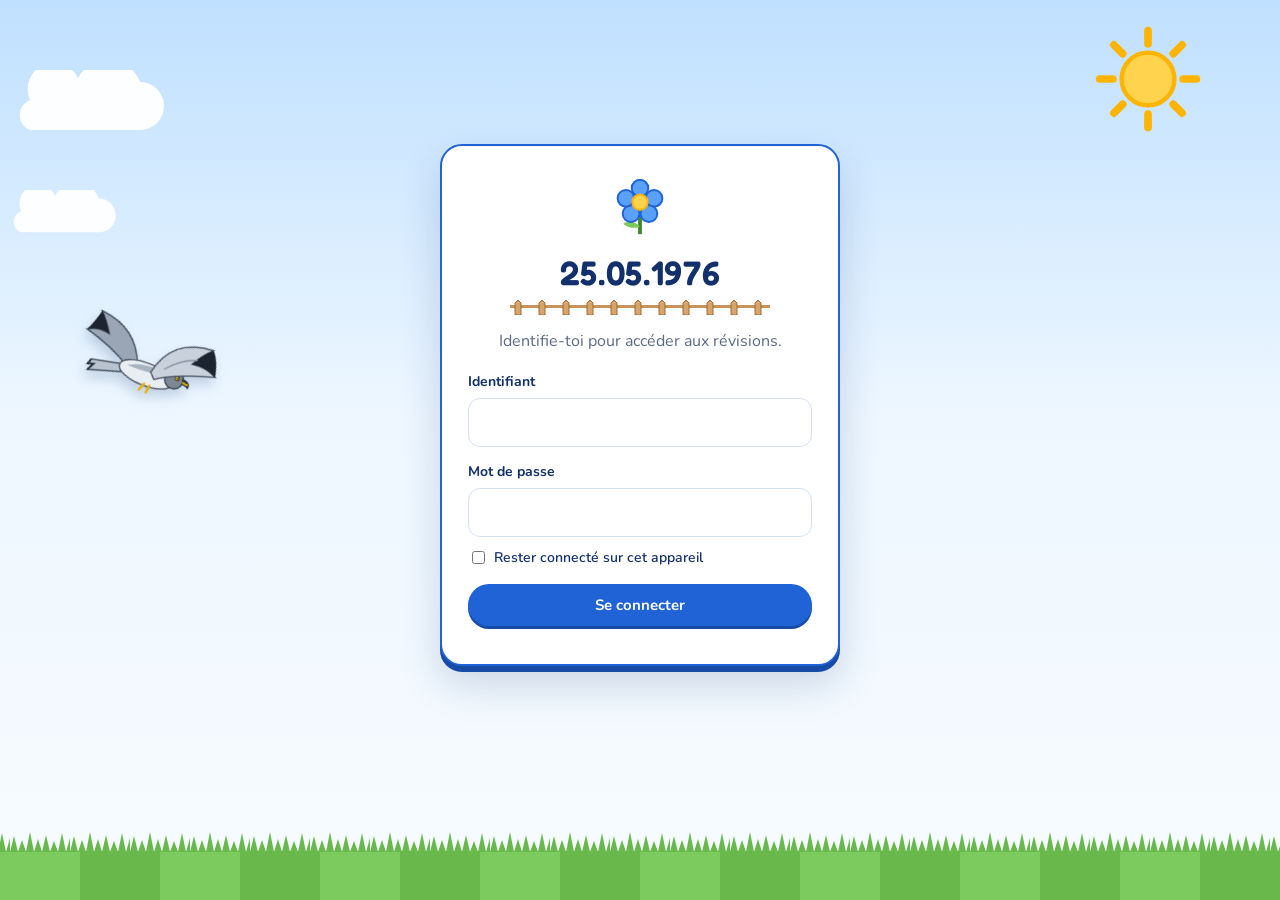
==== commit e850d9d3: "Papangue aussi sur la page de connexion Co-Authored-By: Claude Opus 5.5 <noreply@anthropic.com> Clau" ====
--- a/revisions.html
+++ b/revisions.html
@@ -10,7 +10,7 @@
 <script>try{var a=JSON.parse(localStorage.getItem("auth")||"null");if(!(a&&a.ok&&(a.rem||Date.now()-a.t<432e5)))location.replace("index.html"+location.hash)}catch(e){location.replace("index.html"+location.hash)}</script>
 <link rel="preconnect" href="https://fonts.googleapis.com">
 <link href="https://fonts.googleapis.com/css2?family=Fredoka:wght@500;600&family=Nunito:wght@400;600;700;800&family=Lora:ital@0;1&display=swap" rel="stylesheet">
-<link rel="stylesheet" href="style.css?v=202611181559">
+<link rel="stylesheet" href="style.css?v=202611191219">
 </head>
 <body>
 <svg width="0" height="0" style="position:absolute">
@@ -27,6 +27,7 @@
   <div class="brand"><svg class="sunicon"><use href="#sun"/></svg><div><small>25.05.1976 · Philosophie</small>La nature et la justice</div></div>
   <nav id="nav">
     <a href="#accueil" data-v="accueil">Accueil</a>
+    <a href="#cours" data-v="cours">Cours</a>
     <a href="#qcm" data-v="qcm">QCM</a>
     <a href="#etudes" data-v="etudes">Études de texte</a>
     <a href="#trous" data-v="trous">Textes à trous</a>
@@ -54,6 +55,7 @@
     <div class="row"><input type="text" id="pseudo" maxlength="40" placeholder="Ex. : Léa, terminale 3" style="max-width:340px"><span id="pseudoOk" class="note"></span></div>
   </div>
   <div class="grid2">
+    <a class="tile" href="#cours"><svg class="ic"><use href="#book"/></svg><b>Le cours en résumé</b><p class="mut" style="margin:6px 0 0">À lire en premier : le cours illustré de schémas, et les références pour la dissertation.</p></a>
     <a class="tile" href="#qcm"><svg class="ic"><use href="#sun"/></svg><b>QCM progressif — 43 questions</b><p class="mut" style="margin:6px 0 0">3 niveaux, de facile à difficile, nature et justice. +1 bonne réponse, −0,5 erreur, 0 si tu passes. Note sur 20.</p></a>
     <a class="tile" href="#etudes"><svg class="ic"><use href="#book"/></svg><b>4 études de texte</b><p class="mut" style="margin:6px 0 0">Pascal, Rousseau (×2), Montesquieu. 10 questions chacune, avec indices et reformulations.</p></a>
     <a class="tile" href="#trous"><svg class="ic"><use href="#seed"/></svg><b>7 textes à trous</b><p class="mut" style="margin:6px 0 0">Complète le cours avec la banque de mots. Points négatifs en cas d'erreur.</p></a>
@@ -64,6 +66,13 @@
     <a class="tile" href="#direct"><svg class="ic"><use href="#sun"/></svg><b>Jouer entre amis</b><p class="mut" style="margin:6px 0 0">Invite tes amis par lien : quiz en coop ou en individuel, avec classement.</p></a>
   </div>
   <div class="card" id="saveInfo"></div>
+</section>
+
+<section id="v-cours" class="hide">
+  <h1>Le cours en résumé</h1>
+  <div class="rule"></div>
+  <p class="mut">Tout ce qu'il faut savoir sur la nature et la justice, avec des schémas pour mémoriser, puis une boîte à références (citations, exemples, plans types) pour la dissertation. Lis-le avant de te tester !</p>
+  <div id="cBody"></div>
 </section>
 
 <section id="v-qcm" class="hide">
@@ -136,15 +145,17 @@
 
 
 </main>
-<script src="data.js?v=202611181559"></script>
-<script src="data2.js?v=202611181559"></script>
-<script src="data3.js?v=202611181559"></script>
-<script src="app.js?v=202611181559"></script>
-<script src="trous.js?v=202611181559"></script>
-<script src="jardin.js?v=202611181559"></script>
-<script src="live.js?v=202611181559"></script>
-<script src="flash.js?v=202611181559"></script>
-<script src="mots.js?v=202611181559"></script>
-<script src="bac.js?v=202611181559"></script>
+<script src="data.js?v=202611191219"></script>
+<script src="data2.js?v=202611191219"></script>
+<script src="data3.js?v=202611191219"></script>
+<script src="app.js?v=202611191219"></script>
+<script src="trous.js?v=202611191219"></script>
+<script src="jardin.js?v=202611191219"></script>
+<script src="live.js?v=202611191219"></script>
+<script src="cours.js?v=202611191219"></script>
+<script src="flash.js?v=202611191219"></script>
+<script src="mots.js?v=202611191219"></script>
+<script src="bac.js?v=202611191219"></script>
+<script src="papangue.js?v=202611191219"></script>
 </body>
 </html>
--- a/style.css
+++ b/style.css
@@ -334,10 +334,60 @@
 
 /* ===== Sticker « Nous y est » ===== */
 .sticker-wrap{position:fixed;inset:0;z-index:50;display:flex;align-items:center;justify-content:center;background:rgba(18,48,107,.18);cursor:pointer;animation:fadein .2s both}
-.sticker{width:min(80vw,400px);height:auto;animation:slap .55s cubic-bezier(.2,1.5,.4,1) both,wobble 1.6s .6s ease-in-out infinite;filter:drop-shadow(0 10px 18px rgba(18,48,107,.3))}
+.sticker{width:min(88vw,480px);height:auto;animation:slap .55s cubic-bezier(.2,1.5,.4,1) both,wobble 1.6s .6s ease-in-out infinite;filter:drop-shadow(0 10px 18px rgba(18,48,107,.3))}
 .sticker-wrap.bye{animation:fadeout .45s forwards}
 .sticker-wrap.bye .sticker{animation:peel .45s forwards}
 @keyframes fadein{from{opacity:0}}@keyframes fadeout{to{opacity:0}}
 @keyframes slap{0%{transform:scale(2.6) rotate(-25deg);opacity:0}60%{transform:scale(.92) rotate(-4deg);opacity:1}100%{transform:scale(1) rotate(-6deg)}}
 @keyframes wobble{50%{transform:scale(1.04) rotate(-3deg)}}
 @keyframes peel{to{transform:translateY(-40px) rotate(10deg) scale(.6);opacity:0}}
+
+/* ===== Cours ===== */
+.toc{display:flex;flex-wrap:wrap;gap:6px;position:sticky;top:6px;z-index:5;background:rgba(255,255,255,.92);backdrop-filter:blur(4px);border:1.5px solid var(--line);border-radius:16px;padding:8px;margin-bottom:10px}
+.toc button{border:none;background:var(--blue-l);color:var(--blue-d);border-radius:99px;padding:5px 11px;font:700 13px "Nunito";cursor:pointer}
+.toc button:hover{background:var(--blue);color:#fff}
+.csec{background:#fff;border:1px solid var(--line);border-radius:18px;padding:16px 20px;margin:14px 0;scroll-margin-top:80px;box-shadow:0 3px 0 rgba(31,99,214,.08)}
+.csec h2{margin-top:4px}
+.schema{width:100%;height:auto;max-width:640px;display:block;margin:12px auto;font-family:"Nunito",sans-serif}
+.keybox{background:var(--sun-l);border-left:5px solid var(--sun);border-radius:0 12px 12px 0;padding:10px 14px;margin:10px 0}
+.duo{display:grid;grid-template-columns:1fr 1fr;gap:12px}.duo>div{background:var(--blue-l);border-radius:14px;padding:4px 14px}.duo h4{font-family:"Fredoka",sans-serif;color:var(--navy);margin:10px 0 0}
+.three{display:grid;grid-template-columns:repeat(3,1fr);gap:10px}.three>div{background:var(--blue-l);border-radius:14px;padding:10px 12px}.three p{margin:4px 0 0;font-size:14.5px}
+.timeline{display:grid;grid-template-columns:repeat(4,1fr);gap:10px;position:relative;padding-top:14px}
+.timeline::before{content:"";position:absolute;left:4%;right:4%;top:22px;height:4px;background:linear-gradient(90deg,var(--blue),var(--grass-d));border-radius:4px}
+.timeline>div{position:relative;background:#fff;border:1.5px solid var(--line);border-radius:14px;padding:22px 12px 10px;margin-top:4px}
+.timeline>div::before{content:"";position:absolute;top:-6px;left:50%;margin-left:-8px;width:16px;height:16px;border-radius:50%;background:var(--sun);border:3px solid var(--navy)}
+.timeline span{float:right;font-size:12.5px;color:var(--mut);font-weight:700}.timeline p{margin:6px 0 0;font-size:14px}
+.flowgrid{display:grid;grid-template-columns:110px repeat(3,1fr);gap:6px;margin:12px 0}
+.flowgrid .fh{font:600 15px "Fredoka",sans-serif;color:var(--navy);text-align:center;padding:6px;background:var(--blue-l);border-radius:10px}
+.flowgrid .fh:first-child{background:none}
+.flowgrid .fa{font-weight:800;color:var(--navy);display:flex;flex-direction:column;justify-content:center}.flowgrid .fa small{font-weight:600;color:var(--mut);font-size:11.5px}
+.flowgrid .fc{background:#fff;border:1.5px solid var(--line);border-radius:10px;padding:8px 10px;font-size:13.5px;position:relative}
+.flowgrid .fc.red{border-color:#f0b4b4;background:var(--ko-l)}.flowgrid .fc.green{border-color:#9fd6a7;background:var(--ok-l)}
+.chain{display:flex;align-items:stretch;gap:6px;margin:12px 0}
+.ck{flex:1;border-radius:14px;padding:10px 12px;border:2px solid}.ck span{display:block;font-size:12px;color:var(--mut);font-style:italic}.ck p{margin:6px 0 0;font-size:14px}
+.ck.red{background:var(--ko-l);border-color:#f0b4b4}.ck.sun{background:var(--sun-l);border-color:#f1d27a}.ck.green{background:var(--ok-l);border-color:#9fd6a7}
+.carrow{display:flex;align-items:center;font:700 26px "Fredoka";color:var(--navy)}
+.cits{display:grid;grid-template-columns:repeat(auto-fit,minmax(260px,1fr));gap:10px;margin-top:10px}
+.cit{background:#fffdf6;border:1px solid #eadfbf;border-left:5px solid var(--wood);border-radius:0 14px 14px 0;padding:10px 14px}
+.cit blockquote{margin:6px 0;font-family:"Lora",Georgia,serif;font-size:15.5px;line-height:1.5}
+.cit .ca{font-size:13.5px;color:var(--mut)}
+.exs{display:grid;grid-template-columns:repeat(auto-fit,minmax(240px,1fr));gap:8px}
+.exs>div{background:var(--blue-l);border-radius:12px;padding:8px 12px;display:flex;flex-direction:column}.exs span{font-size:14px}
+@media (max-width:700px){.duo,.three{grid-template-columns:1fr}.timeline{grid-template-columns:1fr 1fr}.timeline::before{display:none}.chain{flex-direction:column}.carrow{justify-content:center;transform:rotate(90deg)}
+ .flowgrid{grid-template-columns:1fr}.flowgrid .fh{display:none}.flowgrid .fa{margin-top:8px}.flowgrid .fc::before{display:block;font-size:11px;font-weight:800;color:var(--mut)}
+ .flowgrid .fa+.fc::before{content:"ÉTAT DE NATURE"}.flowgrid .fa+.fc+.fc::before{content:"CONTRAT"}.flowgrid .fa+.fc+.fc+.fc::before{content:"ÉTAT CIVIL"}}
+
+/* ===== Le papangue qui survole l'accueil ===== */
+.papangue{position:fixed;left:0;top:0;z-index:40;pointer-events:none;opacity:0;transition:opacity .8s;will-change:transform;filter:drop-shadow(0 8px 6px rgba(18,48,107,.18))}
+.papangue.show{opacity:1}
+.papangue svg{display:block;pointer-events:auto;cursor:pointer}
+.papangue .wing{transform-box:view-box}
+.papangue .wing.front{transform-origin:90px 50px;animation:flapF .55s ease-in-out infinite}
+.papangue .wing.back{transform-origin:66px 48px;animation:flapB .55s ease-in-out infinite}
+.papangue.glide .wing{animation:none}
+.papangue.glide .wing.front{transform:scaleY(.9)}
+@keyframes flapF{0%,100%{transform:scaleY(1)}50%{transform:scaleY(-.55)}}
+@keyframes flapB{0%,100%{transform:scaleY(1)}50%{transform:scaleY(-.45)}}
+.papangue.loop svg{animation:looping .9s ease-in-out}
+@keyframes looping{to{transform:rotate(-360deg)}}
+@media (max-width:560px){.papangue svg{width:96px;height:60px}}
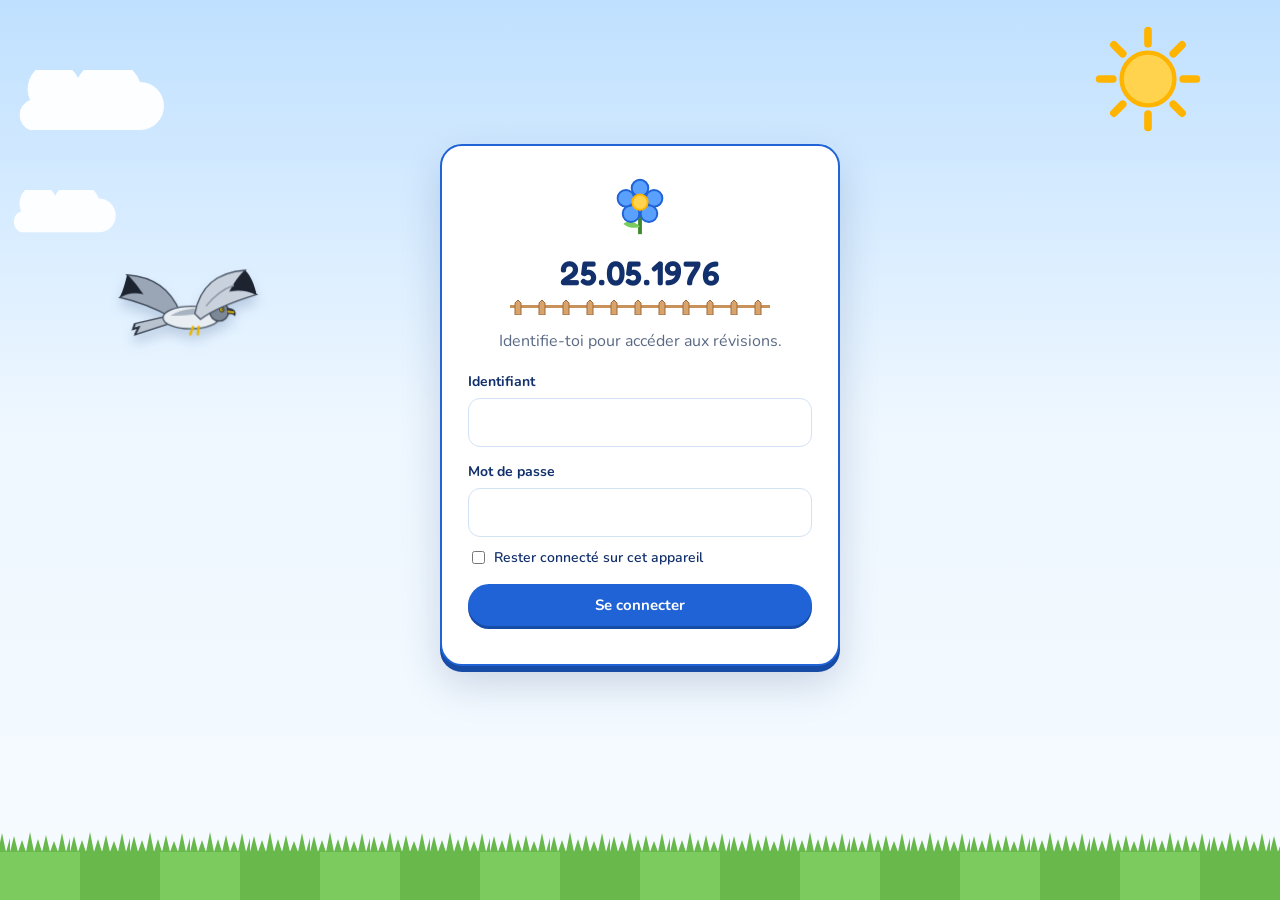
==== commit ad644d71: "Nouveaux identifiants de connexion ; les anciennes sessions sont déconnectées Co-Authored-By: Claude" ====
--- a/revisions.html
+++ b/revisions.html
@@ -7,10 +7,10 @@
 <meta http-equiv="Expires" content="0">
 <meta name="viewport" content="width=device-width, initial-scale=1">
 <title>25.05.1976 — Révisions</title>
-<script>try{var a=JSON.parse(localStorage.getItem("auth")||"null");if(!(a&&a.ok&&(a.rem||Date.now()-a.t<432e5)))location.replace("index.html"+location.hash)}catch(e){location.replace("index.html"+location.hash)}</script>
+<script>try{var a=JSON.parse(localStorage.getItem("auth")||"null");if(!(a&&a.ok&&a.v===2&&(a.rem||Date.now()-a.t<432e5)))location.replace("index.html"+location.hash)}catch(e){location.replace("index.html"+location.hash)}</script>
 <link rel="preconnect" href="https://fonts.googleapis.com">
 <link href="https://fonts.googleapis.com/css2?family=Fredoka:wght@500;600&family=Nunito:wght@400;600;700;800&family=Lora:ital@0;1&display=swap" rel="stylesheet">
-<link rel="stylesheet" href="style.css?v=202611191219">
+<link rel="stylesheet" href="style.css?v=202611191226">
 </head>
 <body>
 <svg width="0" height="0" style="position:absolute">
@@ -145,17 +145,17 @@
 
 
 </main>
-<script src="data.js?v=202611191219"></script>
-<script src="data2.js?v=202611191219"></script>
-<script src="data3.js?v=202611191219"></script>
-<script src="app.js?v=202611191219"></script>
-<script src="trous.js?v=202611191219"></script>
-<script src="jardin.js?v=202611191219"></script>
-<script src="live.js?v=202611191219"></script>
-<script src="cours.js?v=202611191219"></script>
-<script src="flash.js?v=202611191219"></script>
-<script src="mots.js?v=202611191219"></script>
-<script src="bac.js?v=202611191219"></script>
-<script src="papangue.js?v=202611191219"></script>
+<script src="data.js?v=202611191226"></script>
+<script src="data2.js?v=202611191226"></script>
+<script src="data3.js?v=202611191226"></script>
+<script src="app.js?v=202611191226"></script>
+<script src="trous.js?v=202611191226"></script>
+<script src="jardin.js?v=202611191226"></script>
+<script src="live.js?v=202611191226"></script>
+<script src="cours.js?v=202611191226"></script>
+<script src="flash.js?v=202611191226"></script>
+<script src="mots.js?v=202611191226"></script>
+<script src="bac.js?v=202611191226"></script>
+<script src="papangue.js?v=202611191226"></script>
 </body>
 </html>
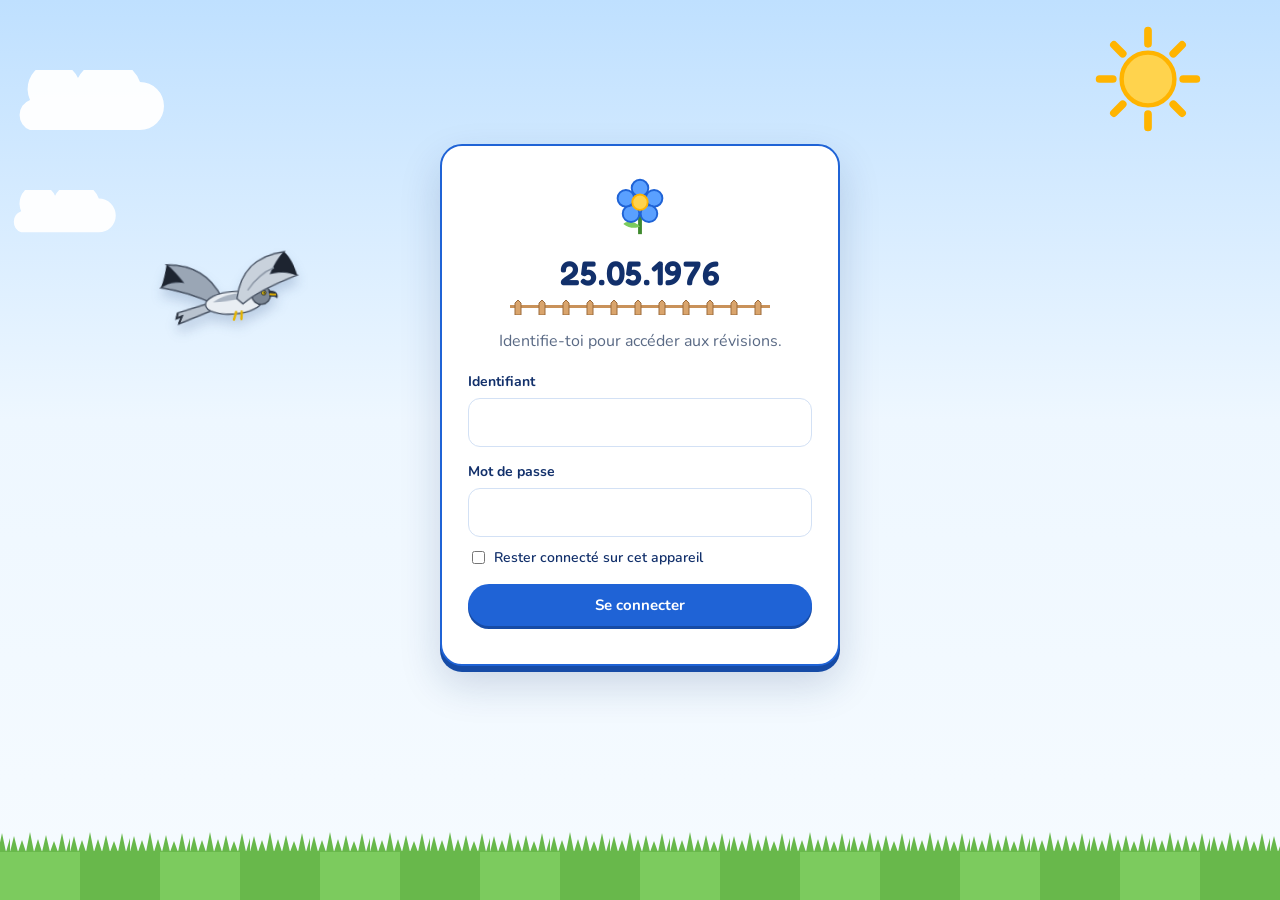
==== commit 35354903: "Correction stricte, notes signées (alerte triche), adresse masquée, menu regroupé, mention données, " ====
--- a/revisions.html
+++ b/revisions.html
@@ -10,7 +10,7 @@
 <script>try{var a=JSON.parse(localStorage.getItem("auth")||"null");if(!(a&&a.ok&&a.v===2&&(a.rem||Date.now()-a.t<432e5)))location.replace("index.html"+location.hash)}catch(e){location.replace("index.html"+location.hash)}</script>
 <link rel="preconnect" href="https://fonts.googleapis.com">
 <link href="https://fonts.googleapis.com/css2?family=Fredoka:wght@500;600&family=Nunito:wght@400;600;700;800&family=Lora:ital@0;1&display=swap" rel="stylesheet">
-<link rel="stylesheet" href="style.css?v=202611191226">
+<link rel="stylesheet" href="style.css?v=202611191234">
 </head>
 <body>
 <svg width="0" height="0" style="position:absolute">
@@ -27,15 +27,12 @@
   <div class="brand"><svg class="sunicon"><use href="#sun"/></svg><div><small>25.05.1976 · Philosophie</small>La nature et la justice</div></div>
   <nav id="nav">
     <a href="#accueil" data-v="accueil">Accueil</a>
-    <a href="#cours" data-v="cours">Cours</a>
-    <a href="#qcm" data-v="qcm">QCM</a>
-    <a href="#etudes" data-v="etudes">Études de texte</a>
-    <a href="#trous" data-v="trous">Textes à trous</a>
-    <a href="#jardin" data-v="jardin">Cartes mentales</a>
-    <a href="#flash" data-v="flash">Flashcards</a>
-    <a href="#mots" data-v="mots">Mots mêlés</a>
-    <a href="#bac" data-v="bac">Sujets de bac</a>
-    <a href="#direct" data-v="direct">Jouer entre amis</a>
+    <div class="ngroup" data-g="apprendre"><button class="nbtn" aria-expanded="false">📖 Apprendre ▾</button><div class="nmenu">
+      <a href="#cours" data-v="cours">Cours</a><a href="#flash" data-v="flash">Flashcards</a><a href="#bac" data-v="bac">Sujets de bac</a></div></div>
+    <div class="ngroup" data-g="entrainer"><button class="nbtn" aria-expanded="false">✏️ S'entraîner ▾</button><div class="nmenu">
+      <a href="#qcm" data-v="qcm">QCM</a><a href="#etudes" data-v="etudes">Études de texte</a><a href="#trous" data-v="trous">Textes à trous</a></div></div>
+    <div class="ngroup" data-g="jouer"><button class="nbtn" aria-expanded="false">🎮 Jouer ▾</button><div class="nmenu">
+      <a href="#jardin" data-v="jardin">Cartes mentales</a><a href="#mots" data-v="mots">Mots mêlés</a><a href="#direct" data-v="direct">Jouer entre amis</a></div></div>
     <a href="#mes-notes" data-v="mes-notes">Mes notes</a>
     <a href="#" class="out" onclick="logout();return false">Déconnexion</a>
   </nav>
@@ -52,6 +49,10 @@
   <div class="card">
     <h3 style="margin-top:0">Ton prénom (ou pseudo)</h3>
     <p class="note" style="margin-top:0">Il apparaît dans le récapitulatif de tes notes envoyé à Kendji.</p>
+    <details class="privacy"><summary>🔒 Tes données : ce qui est envoyé, et à qui</summary>
+      <p>Quand tu as terminé les 4 modules, le site envoie <b>une seule fois</b> à Kendji (ton assistant d'éducation), par mail, ton <b>prénom ou pseudo</b> et tes <b>notes</b>. L'envoi passe par le service FormSubmit. Rien d'autre n'est collecté : ni nom de famille, ni adresse, ni téléphone.</p>
+      <p>Tes notes et ta progression restent sur ton appareil. Tu peux utiliser un pseudo si tu ne veux pas donner ton prénom, et demander à Kendji de supprimer ton mail.</p>
+    </details>
     <div class="row"><input type="text" id="pseudo" maxlength="40" placeholder="Ex. : Léa, terminale 3" style="max-width:340px"><span id="pseudoOk" class="note"></span></div>
   </div>
   <div class="grid2">
@@ -145,17 +146,17 @@
 
 
 </main>
-<script src="data.js?v=202611191226"></script>
-<script src="data2.js?v=202611191226"></script>
-<script src="data3.js?v=202611191226"></script>
-<script src="app.js?v=202611191226"></script>
-<script src="trous.js?v=202611191226"></script>
-<script src="jardin.js?v=202611191226"></script>
-<script src="live.js?v=202611191226"></script>
-<script src="cours.js?v=202611191226"></script>
-<script src="flash.js?v=202611191226"></script>
-<script src="mots.js?v=202611191226"></script>
-<script src="bac.js?v=202611191226"></script>
-<script src="papangue.js?v=202611191226"></script>
+<script src="data.js?v=202611191234"></script>
+<script src="data2.js?v=202611191234"></script>
+<script src="data3.js?v=202611191234"></script>
+<script src="app.js?v=202611191234"></script>
+<script src="trous.js?v=202611191234"></script>
+<script src="jardin.js?v=202611191234"></script>
+<script src="live.js?v=202611191234"></script>
+<script src="cours.js?v=202611191234"></script>
+<script src="flash.js?v=202611191234"></script>
+<script src="mots.js?v=202611191234"></script>
+<script src="bac.js?v=202611191234"></script>
+<script src="papangue.js?v=202611191234"></script>
 </body>
 </html>
--- a/style.css
+++ b/style.css
@@ -391,3 +391,29 @@
 .papangue.loop svg{animation:looping .9s ease-in-out}
 @keyframes looping{to{transform:rotate(-360deg)}}
 @media (max-width:560px){.papangue svg{width:96px;height:60px}}
+
+/* ===== Menu regroupé ===== */
+nav{align-items:center}
+.ngroup{position:relative}
+.nbtn{border:none;background:none;color:#fff;font:700 14px "Nunito";padding:7px 13px;border-radius:99px;cursor:pointer;opacity:.9;white-space:nowrap}
+.nbtn:hover{background:rgba(255,255,255,.15);opacity:1}
+.ngroup.on>.nbtn{background:#fff;color:var(--blue-d);opacity:1}
+.nmenu{display:none;position:absolute;top:calc(100% + 6px);left:0;min-width:190px;background:#fff;border:2px solid var(--blue);border-radius:14px;padding:6px;box-shadow:0 6px 0 var(--blue-d),0 12px 30px rgba(18,48,107,.25);z-index:60;animation:rise .2s both}
+.ngroup.open .nmenu{display:flex;flex-direction:column;gap:2px}
+.nmenu a{color:var(--navy)!important;opacity:1!important;border-radius:10px!important;padding:9px 12px!important}
+.nmenu a:hover{background:var(--blue-l)!important}
+.nmenu a.on{background:var(--blue)!important;color:#fff!important}
+@media (max-width:700px){nav{flex-wrap:wrap!important;overflow:visible!important;gap:4px}nav a,.nbtn{font-size:13.5px;padding:6px 10px}
+ header .wrap{position:relative} nav{position:static} .ngroup{position:static} .nmenu{left:12px;right:12px;top:auto;margin-top:6px}}
+/* ===== Données personnelles ===== */
+.privacy{margin-top:10px;background:var(--blue-l);border-radius:12px;padding:8px 12px;font-size:14px}
+.privacy summary{cursor:pointer;font-weight:800;color:var(--blue-d)}
+.privacy p{margin:6px 0}
+/* ===== Correction stricte ===== */
+.qwarn{margin:8px 0;padding:8px 12px;border-radius:10px;background:var(--sun-l);border:1.5px solid #f1d27a;color:#7a5600;font-size:14px;font-weight:700}
+/* ===== Papangue derrière le contenu ===== */
+.papangue{z-index:0!important}
+main.wrap{position:relative;z-index:2}
+/* ===== Focus clavier visible ===== */
+.leaf.blank:focus-visible,.mc:focus-visible,.seed:focus-visible,.opt:focus-visible,.btn:focus-visible,.nbtn:focus-visible{outline:3px solid var(--sun);outline-offset:2px}
+header{z-index:10!important}
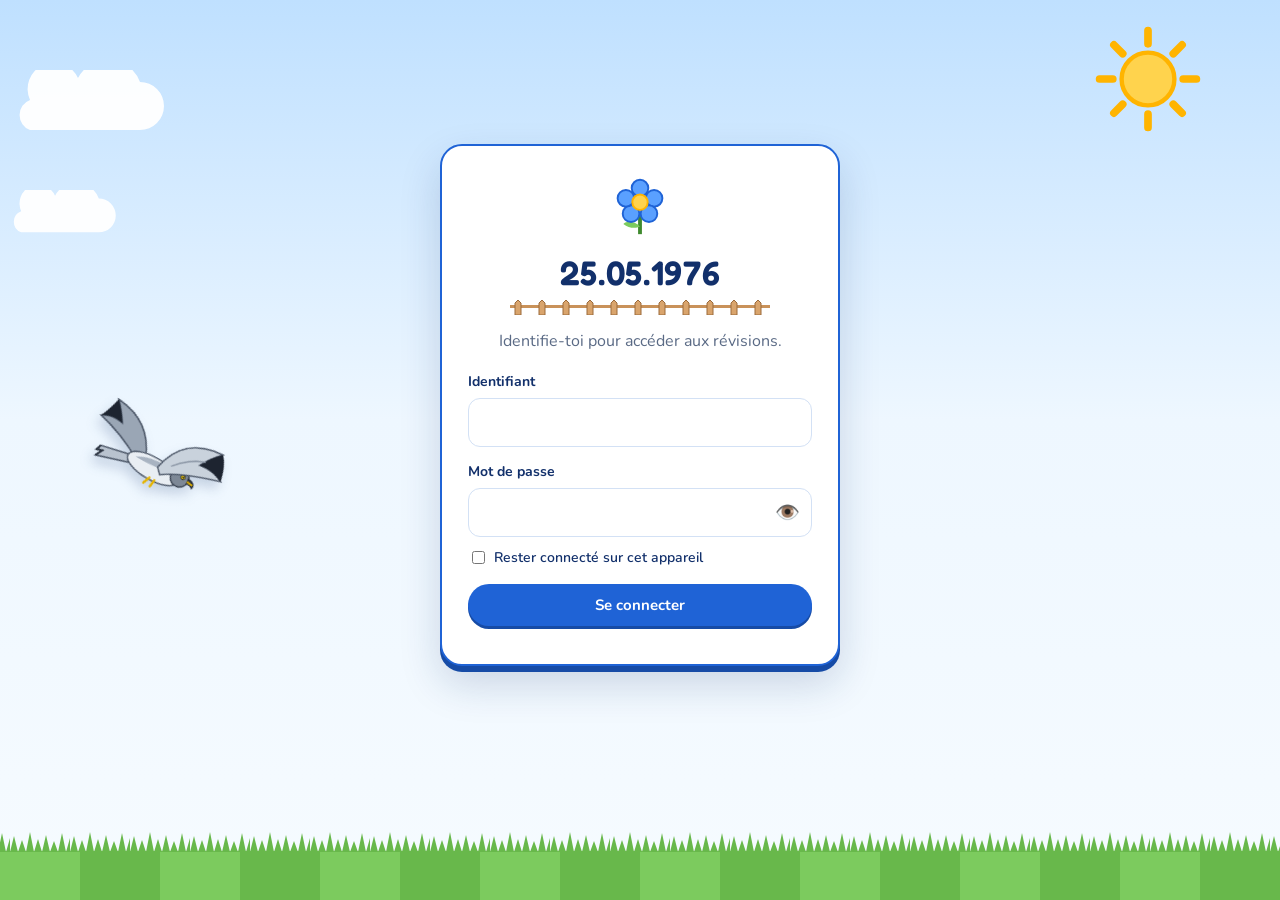
==== commit e80410af: "Connexion tolérante aux majuscules automatiques et espaces du téléphone, bouton afficher le mot de p" ====
--- a/revisions.html
+++ b/revisions.html
@@ -10,7 +10,7 @@
 <script>try{var a=JSON.parse(localStorage.getItem("auth")||"null");if(!(a&&a.ok&&a.v===2&&(a.rem||Date.now()-a.t<432e5)))location.replace("index.html"+location.hash)}catch(e){location.replace("index.html"+location.hash)}</script>
 <link rel="preconnect" href="https://fonts.googleapis.com">
 <link href="https://fonts.googleapis.com/css2?family=Fredoka:wght@500;600&family=Nunito:wght@400;600;700;800&family=Lora:ital@0;1&display=swap" rel="stylesheet">
-<link rel="stylesheet" href="style.css?v=202611191234">
+<link rel="stylesheet" href="style.css?v=202611191238">
 </head>
 <body>
 <svg width="0" height="0" style="position:absolute">
@@ -146,17 +146,17 @@
 
 
 </main>
-<script src="data.js?v=202611191234"></script>
-<script src="data2.js?v=202611191234"></script>
-<script src="data3.js?v=202611191234"></script>
-<script src="app.js?v=202611191234"></script>
-<script src="trous.js?v=202611191234"></script>
-<script src="jardin.js?v=202611191234"></script>
-<script src="live.js?v=202611191234"></script>
-<script src="cours.js?v=202611191234"></script>
-<script src="flash.js?v=202611191234"></script>
-<script src="mots.js?v=202611191234"></script>
-<script src="bac.js?v=202611191234"></script>
-<script src="papangue.js?v=202611191234"></script>
+<script src="data.js?v=202611191238"></script>
+<script src="data2.js?v=202611191238"></script>
+<script src="data3.js?v=202611191238"></script>
+<script src="app.js?v=202611191238"></script>
+<script src="trous.js?v=202611191238"></script>
+<script src="jardin.js?v=202611191238"></script>
+<script src="live.js?v=202611191238"></script>
+<script src="cours.js?v=202611191238"></script>
+<script src="flash.js?v=202611191238"></script>
+<script src="mots.js?v=202611191238"></script>
+<script src="bac.js?v=202611191238"></script>
+<script src="papangue.js?v=202611191238"></script>
 </body>
 </html>
